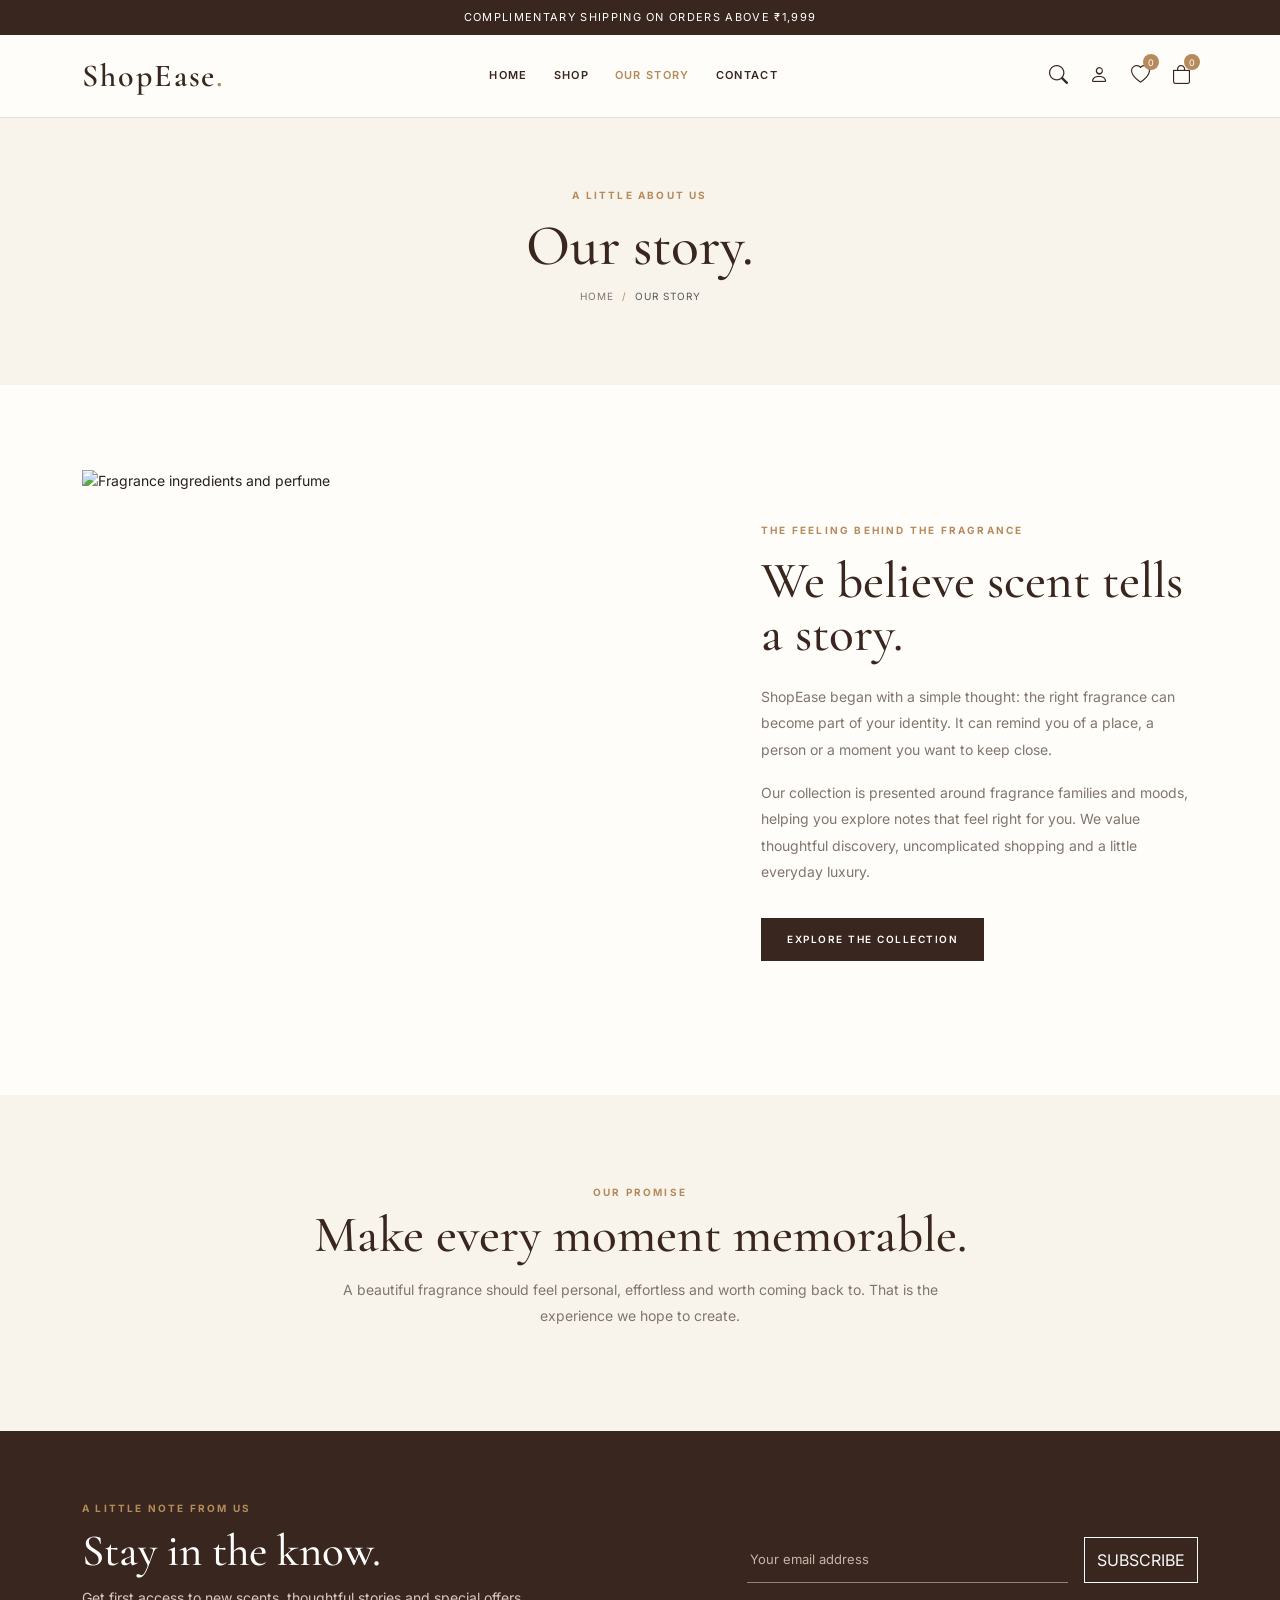
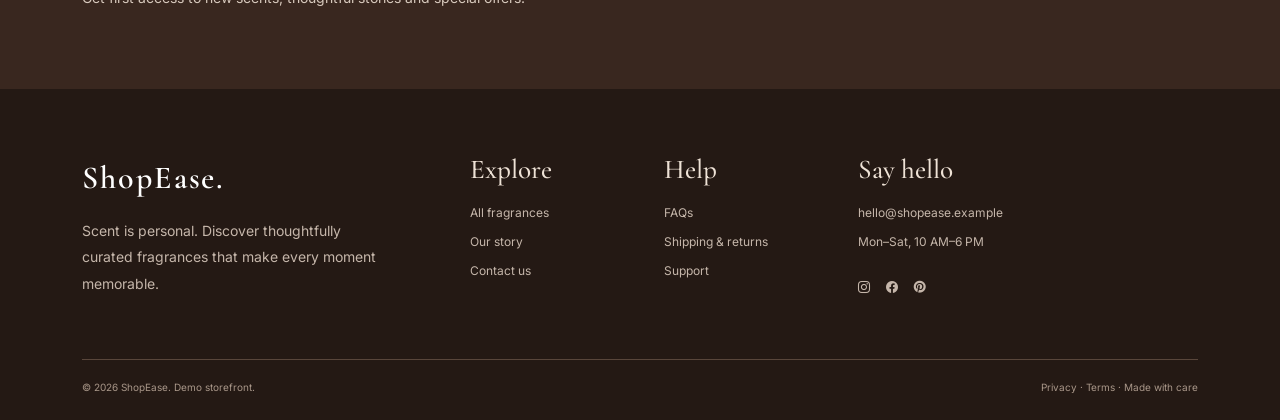
==== pages/about.html @ 24ab1067 "first-commit" ====
<!doctype html>
<html lang="en">

<head>
    <meta charset="utf-8">
    <meta name="viewport" content="width=device-width, initial-scale=1">
    <meta name="description" content="Discover elegant fragrances at ShopEase.">
    <title>Our Story | ShopEase</title>
    <link rel="preconnect" href="https://fonts.googleapis.com">
    <link
        href="https://fonts.googleapis.com/css2?family=Cormorant+Garamond:wght@400;500;600;700&family=Inter:wght@300;400;500;600;700&display=swap"
        rel="stylesheet">
    <link href="https://cdn.jsdelivr.net/npm/bootstrap@5.3.3/dist/css/bootstrap.min.css" rel="stylesheet">
    <link href="https://cdn.jsdelivr.net/npm/bootstrap-icons@1.11.3/font/bootstrap-icons.min.css" rel="stylesheet">
    <link href="../assets/css/style.css" rel="stylesheet">
</head>

<body>
    <div class="announcement">Complimentary shipping on orders above ₹1,999</div>
    <header class="site-header">
        <div class="container">
            <div class="header-main d-flex align-items-center justify-content-between">
                <button class="mobile-menu-btn d-lg-none" data-bs-toggle="offcanvas" data-bs-target="#mobileMenu"
                    aria-label="Open menu"><i class="bi bi-list"></i></button>
                <a class="brand-name" href="../index.html">ShopEase<span style="color:var(--gold)">.</span></a>
                <nav class="desktop-nav d-none d-lg-block">
                    <ul class="navbar-nav flex-row">
                        <li class="nav-item"><a class="nav-link " href="../index.html">Home</a></li>
                        <li class="nav-item"><a class="nav-link " href="../pages/shop.html">Shop</a></li>
                        <li class="nav-item"><a class="nav-link active" href="../pages/about.html">Our Story</a></li>
                        <li class="nav-item"><a class="nav-link " href="../pages/contact.html">Contact</a></li>
                    </ul>
                </nav>
                <div class="d-flex align-items-center gap-2"><button class="header-icon" data-search-toggle
                        aria-label="Search"><i class="bi bi-search"></i></button><a
                        class="header-icon d-none d-sm-inline-block" href="../pages/login.html" aria-label="Account"><i
                            class="bi bi-person"></i></a><a class="header-icon" href="../pages/wishlist.html"
                        aria-label="Wishlist"><i class="bi bi-heart"></i><span class="count-badge"
                            data-wish-count>0</span></a><a class="header-icon" href="../pages/cart.html"
                        aria-label="Cart"><i class="bi bi-bag"></i><span class="count-badge"
                            data-cart-count>0</span></a></div>
            </div>
        </div>
        <div class="search-panel" data-search-panel>
            <div class="container">
                <form action="../pages/shop.html" class="d-flex gap-2"><input class="form-control" name="q"
                        placeholder="Search your favourite fragrance..."><button class="btn btn-choco">Search</button>
                </form>
            </div>
        </div>
    </header>
    <div class="offcanvas offcanvas-start" tabindex="-1" id="mobileMenu">
        <div class="offcanvas-header"><span class="brand-name">ShopEase.</span><button class="btn-close"
                data-bs-dismiss="offcanvas"></button></div>
        <div class="offcanvas-body">
            <div class="list-group list-group-flush"><a class="list-group-item" href="../index.html">Home</a><a
                    class="list-group-item" href="../pages/shop.html">Shop</a><a class="list-group-item"
                    href="../pages/about.html">Our Story</a><a class="list-group-item"
                    href="../pages/contact.html">Contact</a><a class="list-group-item" href="../pages/login.html">My
                    Account</a><a class="list-group-item" href="../pages/cart.html">Shopping Bag</a></div>
        </div>
    </div>
    <main>
        <section class="page-hero">
            <div class="container"><span class="eyebrow">A little about us</span>
                <h1>Our story.</h1>
                <ol class="breadcrumb">
                    <li class="breadcrumb-item"><a href="../index.html">Home</a></li>
                    <li class="breadcrumb-item active">Our Story</li>
                </ol>
            </div>
        </section>
        <section class="section-pad">
            <div class="container">
                <div class="row align-items-center g-5">
                    <div class="col-lg-6"><img class="about-image"
                            src="https://images.unsplash.com/photo-1608571423902-eed4a5ad8108?auto=format&fit=crop&w=1100&q=85"
                            alt="Fragrance ingredients and perfume"></div>
                    <div class="col-lg-5 offset-lg-1"><span class="eyebrow">The feeling behind the fragrance</span>
                        <h2 class="section-title mt-3">We believe scent tells a story.</h2>
                        <p class="section-copy mt-4">ShopEase began with a simple thought: the right fragrance can
                            become part of your identity. It can remind you of a place, a person or a moment you want to
                            keep close.</p>
                        <p class="section-copy">Our collection is presented around fragrance families and moods, helping
                            you explore notes that feel right for you. We value thoughtful discovery, uncomplicated
                            shopping and a little everyday luxury.</p><a href="shop.html"
                            class="btn btn-choco mt-3">Explore the collection</a>
                    </div>
                </div>
            </div>
        </section>
        <section class="editorial section-pad">
            <div class="container text-center"><span class="eyebrow">Our promise</span>
                <h2 class="section-title mt-2">Make every moment memorable.</h2>
                <p class="section-copy mx-auto mt-3" style="max-width:650px">A beautiful fragrance should feel personal,
                    effortless and worth coming back to. That is the experience we hope to create.</p>
            </div>
        </section>
    </main>
    <section class="newsletter">
        <div class="container">
            <div class="row align-items-center g-4">
                <div class="col-lg-6"><span class="eyebrow">A little note from us</span>
                    <h2 class="serif mt-2">Stay in the know.</h2>
                    <p>Get first access to new scents, thoughtful stories and special offers.</p>
                </div>
                <div class="col-lg-5 offset-lg-1">
                    <form class="newsletter-form d-flex gap-3" data-newsletter><input type="email" class="form-control"
                            placeholder="Your email address" required><button
                            class="btn btn-outline-light rounded-0 text-uppercase" type="submit">Subscribe</button>
                    </form>
                </div>
            </div>
        </div>
    </section>
    <footer class="site-footer">
        <div class="container">
            <div class="row g-5">
                <div class="col-lg-4"><a class="brand-name text-white" href="../index.html">ShopEase.</a>
                    <p class="mt-3" style="color:#c5b6aa;line-height:1.9;max-width:300px">Scent is personal. Discover
                        thoughtfully curated fragrances that make every moment memorable.</p>
                </div>
                <div class="col-6 col-lg-2">
                    <h3 class="footer-title">Explore</h3><a class="footer-link" href="../pages/shop.html">All
                        fragrances</a><a class="footer-link" href="../pages/about.html">Our story</a><a
                        class="footer-link" href="../pages/contact.html">Contact us</a>
                </div>
                <div class="col-6 col-lg-2">
                    <h3 class="footer-title">Help</h3><a class="footer-link" href="../pages/faq.html">FAQs</a><a
                        class="footer-link" href="../pages/shipping.html">Shipping & returns</a><a class="footer-link"
                        href="../pages/contact.html">Support</a>
                </div>
                <div class="col-lg-3">
                    <h3 class="footer-title">Say hello</h3><a class="footer-link"
                        href="mailto:hello@shopease.example">hello@shopease.example</a><span
                        class="footer-link">Mon–Sat, 10 AM–6 PM</span>
                    <div class="d-flex gap-3 mt-3"><a class="footer-link" href="#"><i class="bi bi-instagram"></i></a><a
                            class="footer-link" href="#"><i class="bi bi-facebook"></i></a><a class="footer-link"
                            href="#"><i class="bi bi-pinterest"></i></a></div>
                </div>
            </div>
            <div class="footer-bottom d-flex flex-column flex-md-row justify-content-between gap-2"><span>© 2026
                    ShopEase. Demo storefront.</span><span>Privacy · Terms · Made with care</span></div>
        </div>
    </footer>
    <script src="https://cdn.jsdelivr.net/npm/bootstrap@5.3.3/dist/js/bootstrap.bundle.min.js"></script>
    <script src="../assets/js/main.js"></script>
</body>

</html>
---- assets/css/style.css ----
:root{--cream:#f8f4ec;--cream-2:#eee5d8;--paper:#fffdf9;--choco:#39271f;--brown:#684a3b;--tan:#c9a98b;--gold:#b58b5b;--ink:#29211d;--muted:#81756e;--line:#e7ddd1}
*{box-sizing:border-box}html{scroll-behavior:smooth}body{font-family:'Inter',sans-serif;background:var(--paper);color:var(--ink);font-size:14px}a{color:inherit;text-decoration:none}a:hover{color:var(--gold)}img{max-width:100%;display:block}button,.btn{transition:.25s ease}.serif,.brand-name,h1,h2,h3,h4{font-family:'Cormorant Garamond',serif}.brand-name{font-size:2rem;font-weight:600;letter-spacing:.06em;color:var(--choco)}.announcement{background:var(--choco);color:#fff;text-align:center;padding:9px 12px;font-size:11px;letter-spacing:.12em;text-transform:uppercase}.site-header{background:rgba(255,253,249,.97);border-bottom:1px solid var(--line);position:sticky;top:0;z-index:1000}.header-main{min-height:82px}.nav-link{font-size:11px;text-transform:uppercase;letter-spacing:.12em;font-weight:600;color:var(--choco)!important;padding:12px 13px!important}.nav-link:hover,.nav-link.active{color:var(--gold)!important}.header-icon{border:0;background:transparent;color:var(--choco);font-size:19px;padding:7px;position:relative}.count-badge{position:absolute;top:0;right:-2px;background:var(--gold);color:white;border-radius:50%;font-size:9px;width:16px;height:16px;display:grid;place-items:center}.btn-choco{background:var(--choco);color:#fff;border:1px solid var(--choco);border-radius:0;padding:13px 25px;text-transform:uppercase;font-size:10px;letter-spacing:.15em;font-weight:600}.btn-choco:hover{background:var(--gold);border-color:var(--gold);color:#fff}.btn-outline-choco{border:1px solid var(--choco);color:var(--choco);border-radius:0;padding:12px 23px;text-transform:uppercase;font-size:10px;letter-spacing:.13em;font-weight:600}.btn-outline-choco:hover{background:var(--choco);color:white}.eyebrow{font-size:10px;text-transform:uppercase;letter-spacing:.22em;color:var(--gold);font-weight:700}.section-title{font-size:clamp(2.2rem,4vw,3.4rem);line-height:1.02;color:var(--choco);font-weight:500}.section-copy{color:var(--muted);line-height:1.9}.hero{background:var(--cream);min-height:570px;display:flex;align-items:center;overflow:hidden}.hero-copy{padding:70px 0}.hero h1{font-size:clamp(3.4rem,6.5vw,6rem);line-height:.9;font-weight:500;color:var(--choco);margin:20px 0}.hero p{max-width:430px;color:var(--muted);line-height:1.9}.hero-image{height:570px;object-fit:cover;width:100%;object-position:center}.trust-strip{background:#f1e9de;padding:23px 0}.trust-item{font-size:10px;text-transform:uppercase;letter-spacing:.12em;color:var(--brown);display:flex;align-items:center;gap:10px;justify-content:center}.trust-item i{font-size:19px;color:var(--gold)}.section-pad{padding:85px 0}.category-card{position:relative;overflow:hidden;background:var(--cream);height:380px}.category-card img{width:100%;height:100%;object-fit:cover;transition:transform .6s}.category-card:hover img{transform:scale(1.05)}.category-overlay{position:absolute;inset:auto 0 0;padding:45px 25px 25px;background:linear-gradient(transparent,rgba(28,18,13,.68));color:white}.category-overlay h3{font-size:2.2rem;margin:0}.category-overlay a{font-size:10px;letter-spacing:.15em;text-transform:uppercase;border-bottom:1px solid #fff;padding-bottom:5px}.product-card{height:100%;position:relative}.product-image-wrap{position:relative;background:var(--cream);overflow:hidden;aspect-ratio:4/4.7}.product-image-wrap img{width:100%;height:100%;object-fit:cover;transition:transform .5s}.product-card:hover .product-image-wrap img{transform:scale(1.04)}.product-tag{position:absolute;top:13px;left:13px;background:#fffdf9;padding:7px 10px;font-size:9px;text-transform:uppercase;letter-spacing:.1em}.product-actions{position:absolute;right:12px;top:12px;display:grid;gap:8px}.product-actions button{border:0;background:#fffdf9;width:34px;height:34px;border-radius:50%;color:var(--choco)}.product-info{padding:17px 2px}.product-info h3{font-family:'Inter',sans-serif;font-size:13px;font-weight:600;margin:0 0 7px}.product-info p{color:var(--muted);font-size:11px;margin-bottom:8px}.price{font-weight:600;color:var(--choco)}.old-price{color:#a69a91;text-decoration:line-through;font-size:11px;margin-left:7px}.stars{color:var(--gold);font-size:10px;letter-spacing:2px}.editorial{background:var(--cream);overflow:hidden}.editorial-img{width:100%;height:520px;object-fit:cover}.note-card{background:#f2e9de;padding:35px 25px;text-align:center;height:100%}.note-card i{font-size:28px;color:var(--gold)}.note-card h3{font-size:1.8rem;margin:15px 0 8px}.newsletter{background:var(--choco);color:white;padding:65px 0}.newsletter h2{font-size:2.8rem}.newsletter p{color:#d7c9bd}.newsletter-form .form-control{border-radius:0;background:transparent;border:0;border-bottom:1px solid #9a8172;color:white;padding:13px 3px}.newsletter-form .form-control::placeholder{color:#c6b5a8}.site-footer{background:#241914;color:#eee2d6;padding:65px 0 25px}.footer-title{font-family:'Cormorant Garamond',serif;font-size:1.7rem;margin-bottom:18px}.footer-link{display:block;color:#c5b6aa;font-size:12px;margin:11px 0}.footer-link:hover{color:white}.footer-bottom{border-top:1px solid #59463b;margin-top:45px;padding-top:20px;color:#a99789;font-size:10px}.page-hero{background:var(--cream);padding:65px 0;text-align:center}.page-hero h1{font-size:3.6rem;color:var(--choco);margin:8px 0}.breadcrumb{justify-content:center;font-size:10px;text-transform:uppercase;letter-spacing:.1em;color:var(--muted)}.breadcrumb-item+.breadcrumb-item::before{color:var(--gold)}.form-control,.form-select{border-radius:0;border:1px solid var(--line);padding:13px;font-size:13px}.form-control:focus,.form-select:focus{border-color:var(--gold);box-shadow:0 0 0 .15rem rgba(181,139,91,.12)}.form-label{font-size:11px;text-transform:uppercase;letter-spacing:.1em;font-weight:600;color:var(--brown)}.content-card{background:#fff;border:1px solid var(--line);padding:28px}.filter-box{border:1px solid var(--line);padding:22px;margin-bottom:22px}.filter-box h3{font-family:'Inter',sans-serif;font-size:12px;text-transform:uppercase;letter-spacing:.12em;font-weight:700}.filter-check{display:block;color:var(--muted);font-size:12px;margin:12px 0}.product-detail-img{background:var(--cream);width:100%;height:560px;object-fit:cover}.quantity-control{display:flex;align-items:center;border:1px solid var(--line);width:max-content}.quantity-control button{border:0;background:transparent;padding:9px 14px}.quantity-control input{width:40px;text-align:center;border:0}.cart-table img{width:78px;height:90px;object-fit:cover;background:var(--cream)}.summary-row{display:flex;justify-content:space-between;padding:12px 0;border-bottom:1px solid var(--line);font-size:12px}.summary-row.total{font-weight:700;font-size:15px;color:var(--choco)}.auth-wrap{min-height:70vh;background:var(--cream);display:grid;place-items:center;padding:55px 15px}.auth-card{background:#fff;padding:45px;width:min(100%,480px);border:1px solid var(--line)}.about-image{height:540px;object-fit:cover;width:100%}.faq-item{border-bottom:1px solid var(--line);padding:18px 0}.faq-item summary{font-family:'Cormorant Garamond',serif;font-size:1.5rem;color:var(--choco);cursor:pointer}.faq-item p{color:var(--muted);line-height:1.8;padding-top:12px}.empty-state{text-align:center;padding:70px 20px;background:var(--cream)}.empty-state i{font-size:45px;color:var(--gold)}.mobile-menu-btn{border:0;background:none;font-size:23px;color:var(--choco)}.search-panel{display:none;background:#fff;padding:15px;border-top:1px solid var(--line)}.search-panel.show{display:block}
@media(max-width:991px){.hero{min-height:auto}.hero-image{height:430px}.hero-copy{padding:55px 20px}.header-main{min-height:70px}.desktop-nav{display:none}.section-pad{padding:65px 0}.editorial-img{height:420px}}
@media(max-width:575px){.hero-image{height:330px}.hero h1{font-size:3.5rem}.category-card{height:300px}.section-pad{padding:55px 0}.page-hero h1{font-size:2.8rem}.auth-card{padding:28px 22px}.product-detail-img{height:390px}.trust-item{justify-content:flex-start;padding:8px 20px}.brand-name{font-size:1.7rem}}
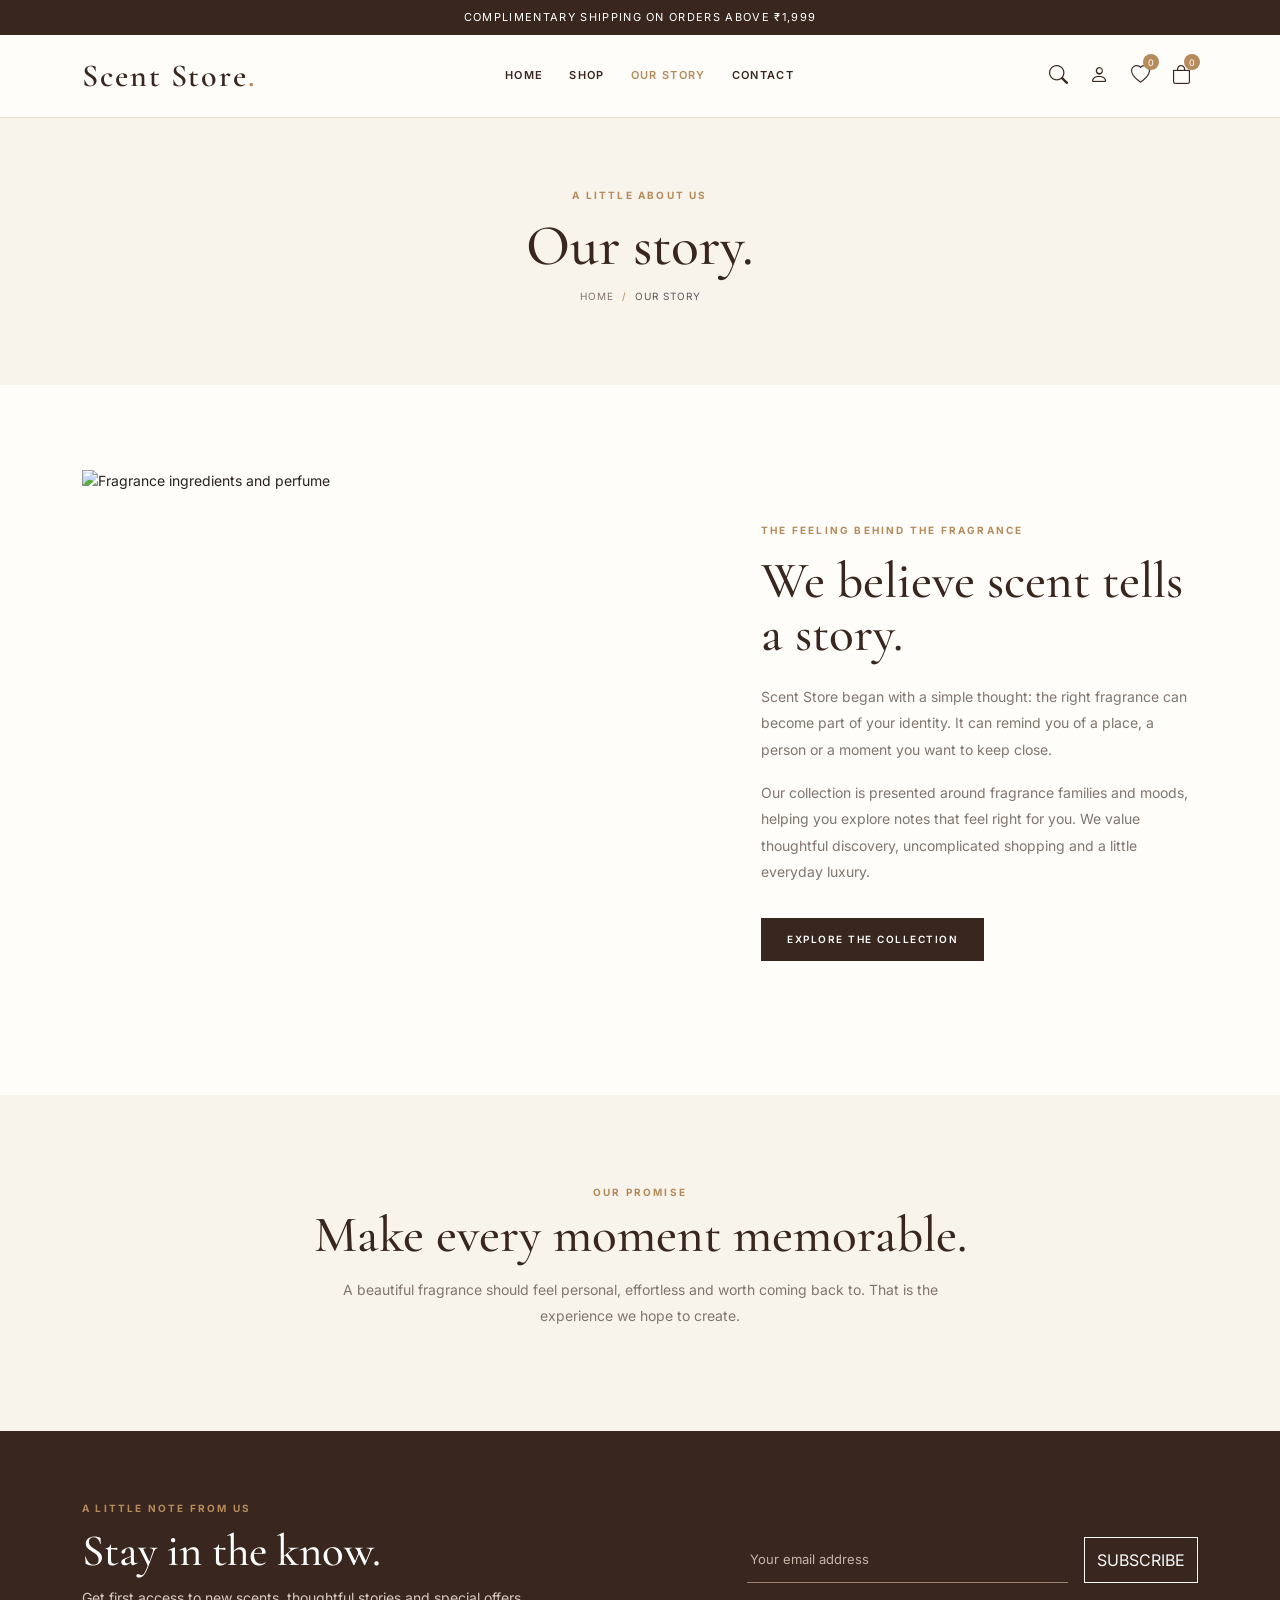
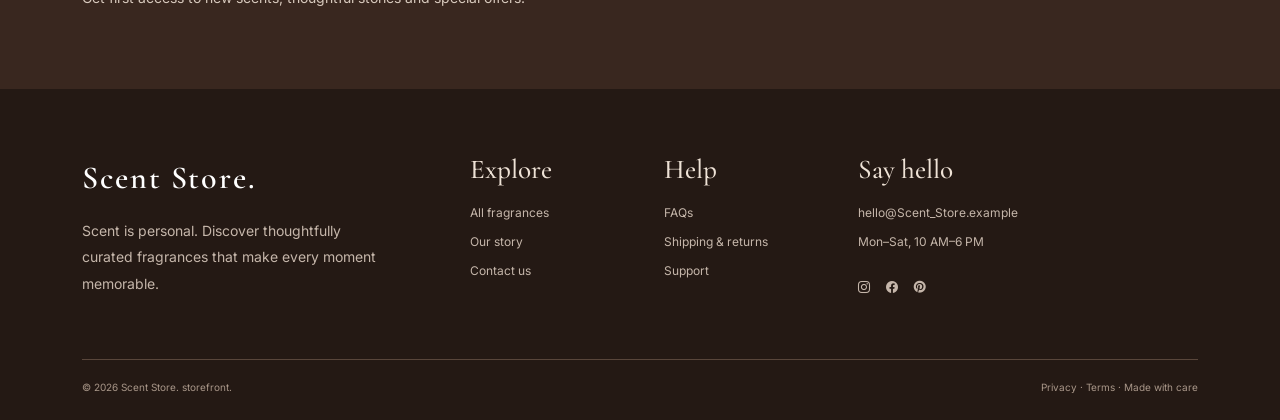
==== commit fcd04d0b: "title-change" ====
--- a/pages/about.html
+++ b/pages/about.html
@@ -4,8 +4,8 @@
 <head>
     <meta charset="utf-8">
     <meta name="viewport" content="width=device-width, initial-scale=1">
-    <meta name="description" content="Discover elegant fragrances at ShopEase.">
-    <title>Our Story | ShopEase</title>
+    <meta name="description" content="Discover elegant fragrances at Scent Store.">
+    <title>Our Story | Scent Store</title>
     <link rel="preconnect" href="https://fonts.googleapis.com">
     <link
         href="https://fonts.googleapis.com/css2?family=Cormorant+Garamond:wght@400;500;600;700&family=Inter:wght@300;400;500;600;700&display=swap"
@@ -22,7 +22,7 @@
             <div class="header-main d-flex align-items-center justify-content-between">
                 <button class="mobile-menu-btn d-lg-none" data-bs-toggle="offcanvas" data-bs-target="#mobileMenu"
                     aria-label="Open menu"><i class="bi bi-list"></i></button>
-                <a class="brand-name" href="../index.html">ShopEase<span style="color:var(--gold)">.</span></a>
+                <a class="brand-name" href="../index.html">Scent Store<span style="color:var(--gold)">.</span></a>
                 <nav class="desktop-nav d-none d-lg-block">
                     <ul class="navbar-nav flex-row">
                         <li class="nav-item"><a class="nav-link " href="../index.html">Home</a></li>
@@ -50,7 +50,7 @@
         </div>
     </header>
     <div class="offcanvas offcanvas-start" tabindex="-1" id="mobileMenu">
-        <div class="offcanvas-header"><span class="brand-name">ShopEase.</span><button class="btn-close"
+        <div class="offcanvas-header"><span class="brand-name">Scent Store.</span><button class="btn-close"
                 data-bs-dismiss="offcanvas"></button></div>
         <div class="offcanvas-body">
             <div class="list-group list-group-flush"><a class="list-group-item" href="../index.html">Home</a><a
@@ -78,7 +78,7 @@
                             alt="Fragrance ingredients and perfume"></div>
                     <div class="col-lg-5 offset-lg-1"><span class="eyebrow">The feeling behind the fragrance</span>
                         <h2 class="section-title mt-3">We believe scent tells a story.</h2>
-                        <p class="section-copy mt-4">ShopEase began with a simple thought: the right fragrance can
+                        <p class="section-copy mt-4">Scent Store began with a simple thought: the right fragrance can
                             become part of your identity. It can remind you of a place, a person or a moment you want to
                             keep close.</p>
                         <p class="section-copy">Our collection is presented around fragrance families and moods, helping
@@ -116,7 +116,7 @@
     <footer class="site-footer">
         <div class="container">
             <div class="row g-5">
-                <div class="col-lg-4"><a class="brand-name text-white" href="../index.html">ShopEase.</a>
+                <div class="col-lg-4"><a class="brand-name text-white" href="../index.html">Scent Store.</a>
                     <p class="mt-3" style="color:#c5b6aa;line-height:1.9;max-width:300px">Scent is personal. Discover
                         thoughtfully curated fragrances that make every moment memorable.</p>
                 </div>
@@ -132,7 +132,7 @@
                 </div>
                 <div class="col-lg-3">
                     <h3 class="footer-title">Say hello</h3><a class="footer-link"
-                        href="mailto:hello@shopease.example">hello@shopease.example</a><span
+                        href="mailto:hello@ Scent_Store.example">hello@Scent_Store.example</a><span
                         class="footer-link">Mon–Sat, 10 AM–6 PM</span>
                     <div class="d-flex gap-3 mt-3"><a class="footer-link" href="#"><i class="bi bi-instagram"></i></a><a
                             class="footer-link" href="#"><i class="bi bi-facebook"></i></a><a class="footer-link"
@@ -140,7 +140,7 @@
                 </div>
             </div>
             <div class="footer-bottom d-flex flex-column flex-md-row justify-content-between gap-2"><span>© 2026
-                    ShopEase. Demo storefront.</span><span>Privacy · Terms · Made with care</span></div>
+                    Scent Store. storefront.</span><span>Privacy · Terms · Made with care</span></div>
         </div>
     </footer>
     <script src="https://cdn.jsdelivr.net/npm/bootstrap@5.3.3/dist/js/bootstrap.bundle.min.js"></script>
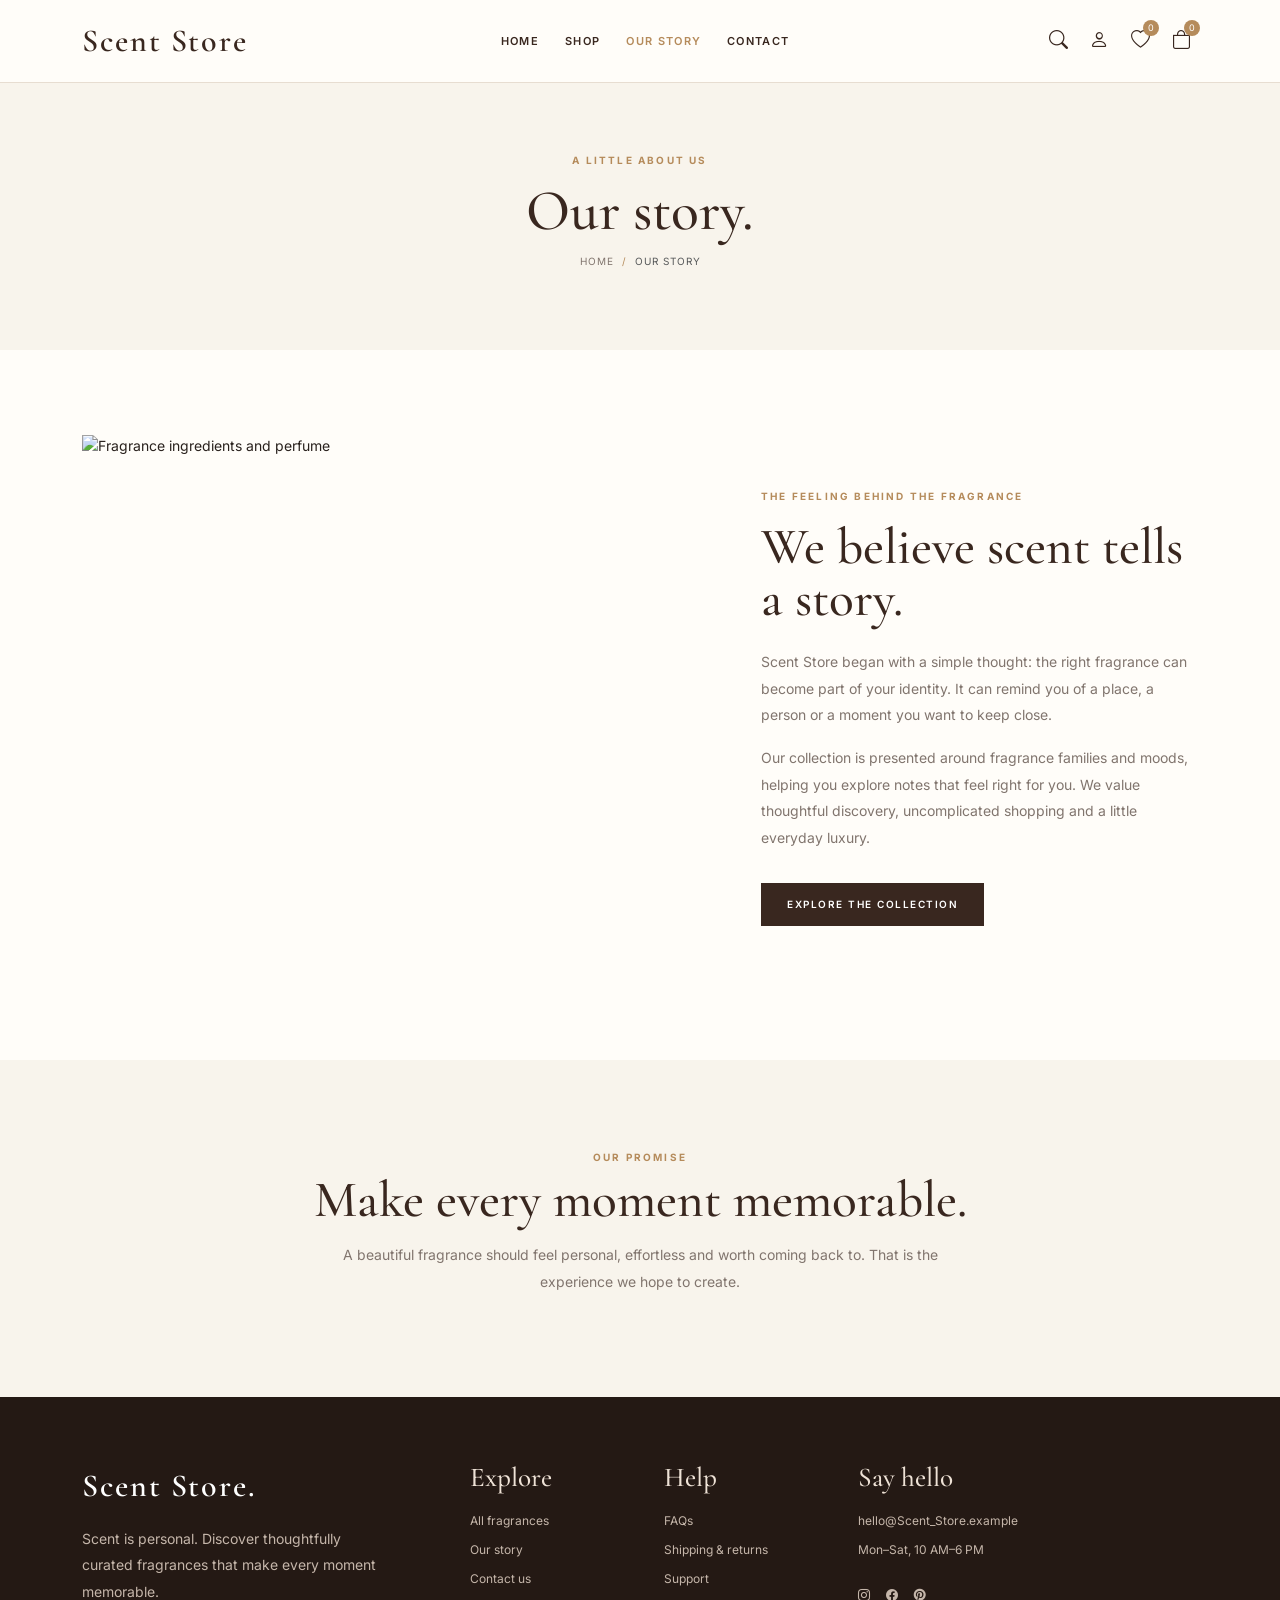
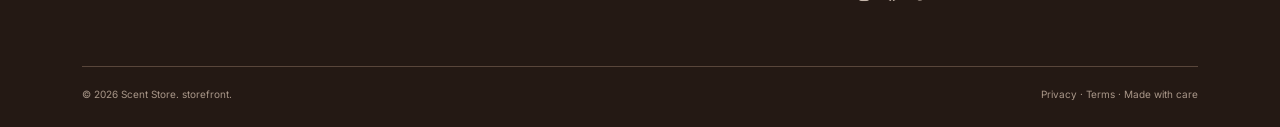
==== commit 1b26dc41: "changes-end" ====
--- a/pages/about.html
+++ b/pages/about.html
@@ -16,13 +16,13 @@
 </head>
 
 <body>
-    <div class="announcement">Complimentary shipping on orders above ₹1,999</div>
+    <!-- <div class="announcement">Complimentary shipping on orders above ₹1,999</div> -->
     <header class="site-header">
         <div class="container">
             <div class="header-main d-flex align-items-center justify-content-between">
                 <button class="mobile-menu-btn d-lg-none" data-bs-toggle="offcanvas" data-bs-target="#mobileMenu"
                     aria-label="Open menu"><i class="bi bi-list"></i></button>
-                <a class="brand-name" href="../index.html">Scent Store<span style="color:var(--gold)">.</span></a>
+                <a class="brand-name" href="../index.html">Scent Store</a>
                 <nav class="desktop-nav d-none d-lg-block">
                     <ul class="navbar-nav flex-row">
                         <li class="nav-item"><a class="nav-link " href="../index.html">Home</a></li>
@@ -97,7 +97,7 @@
             </div>
         </section>
     </main>
-    <section class="newsletter">
+    <!-- <section class="newsletter">
         <div class="container">
             <div class="row align-items-center g-4">
                 <div class="col-lg-6"><span class="eyebrow">A little note from us</span>
@@ -112,7 +112,7 @@
                 </div>
             </div>
         </div>
-    </section>
+    </section> -->
     <footer class="site-footer">
         <div class="container">
             <div class="row g-5">
--- a/assets/css/style.css
+++ b/assets/css/style.css
@@ -1,4 +1,692 @@
-:root{--cream:#f8f4ec;--cream-2:#eee5d8;--paper:#fffdf9;--choco:#39271f;--brown:#684a3b;--tan:#c9a98b;--gold:#b58b5b;--ink:#29211d;--muted:#81756e;--line:#e7ddd1}
-*{box-sizing:border-box}html{scroll-behavior:smooth}body{font-family:'Inter',sans-serif;background:var(--paper);color:var(--ink);font-size:14px}a{color:inherit;text-decoration:none}a:hover{color:var(--gold)}img{max-width:100%;display:block}button,.btn{transition:.25s ease}.serif,.brand-name,h1,h2,h3,h4{font-family:'Cormorant Garamond',serif}.brand-name{font-size:2rem;font-weight:600;letter-spacing:.06em;color:var(--choco)}.announcement{background:var(--choco);color:#fff;text-align:center;padding:9px 12px;font-size:11px;letter-spacing:.12em;text-transform:uppercase}.site-header{background:rgba(255,253,249,.97);border-bottom:1px solid var(--line);position:sticky;top:0;z-index:1000}.header-main{min-height:82px}.nav-link{font-size:11px;text-transform:uppercase;letter-spacing:.12em;font-weight:600;color:var(--choco)!important;padding:12px 13px!important}.nav-link:hover,.nav-link.active{color:var(--gold)!important}.header-icon{border:0;background:transparent;color:var(--choco);font-size:19px;padding:7px;position:relative}.count-badge{position:absolute;top:0;right:-2px;background:var(--gold);color:white;border-radius:50%;font-size:9px;width:16px;height:16px;display:grid;place-items:center}.btn-choco{background:var(--choco);color:#fff;border:1px solid var(--choco);border-radius:0;padding:13px 25px;text-transform:uppercase;font-size:10px;letter-spacing:.15em;font-weight:600}.btn-choco:hover{background:var(--gold);border-color:var(--gold);color:#fff}.btn-outline-choco{border:1px solid var(--choco);color:var(--choco);border-radius:0;padding:12px 23px;text-transform:uppercase;font-size:10px;letter-spacing:.13em;font-weight:600}.btn-outline-choco:hover{background:var(--choco);color:white}.eyebrow{font-size:10px;text-transform:uppercase;letter-spacing:.22em;color:var(--gold);font-weight:700}.section-title{font-size:clamp(2.2rem,4vw,3.4rem);line-height:1.02;color:var(--choco);font-weight:500}.section-copy{color:var(--muted);line-height:1.9}.hero{background:var(--cream);min-height:570px;display:flex;align-items:center;overflow:hidden}.hero-copy{padding:70px 0}.hero h1{font-size:clamp(3.4rem,6.5vw,6rem);line-height:.9;font-weight:500;color:var(--choco);margin:20px 0}.hero p{max-width:430px;color:var(--muted);line-height:1.9}.hero-image{height:570px;object-fit:cover;width:100%;object-position:center}.trust-strip{background:#f1e9de;padding:23px 0}.trust-item{font-size:10px;text-transform:uppercase;letter-spacing:.12em;color:var(--brown);display:flex;align-items:center;gap:10px;justify-content:center}.trust-item i{font-size:19px;color:var(--gold)}.section-pad{padding:85px 0}.category-card{position:relative;overflow:hidden;background:var(--cream);height:380px}.category-card img{width:100%;height:100%;object-fit:cover;transition:transform .6s}.category-card:hover img{transform:scale(1.05)}.category-overlay{position:absolute;inset:auto 0 0;padding:45px 25px 25px;background:linear-gradient(transparent,rgba(28,18,13,.68));color:white}.category-overlay h3{font-size:2.2rem;margin:0}.category-overlay a{font-size:10px;letter-spacing:.15em;text-transform:uppercase;border-bottom:1px solid #fff;padding-bottom:5px}.product-card{height:100%;position:relative}.product-image-wrap{position:relative;background:var(--cream);overflow:hidden;aspect-ratio:4/4.7}.product-image-wrap img{width:100%;height:100%;object-fit:cover;transition:transform .5s}.product-card:hover .product-image-wrap img{transform:scale(1.04)}.product-tag{position:absolute;top:13px;left:13px;background:#fffdf9;padding:7px 10px;font-size:9px;text-transform:uppercase;letter-spacing:.1em}.product-actions{position:absolute;right:12px;top:12px;display:grid;gap:8px}.product-actions button{border:0;background:#fffdf9;width:34px;height:34px;border-radius:50%;color:var(--choco)}.product-info{padding:17px 2px}.product-info h3{font-family:'Inter',sans-serif;font-size:13px;font-weight:600;margin:0 0 7px}.product-info p{color:var(--muted);font-size:11px;margin-bottom:8px}.price{font-weight:600;color:var(--choco)}.old-price{color:#a69a91;text-decoration:line-through;font-size:11px;margin-left:7px}.stars{color:var(--gold);font-size:10px;letter-spacing:2px}.editorial{background:var(--cream);overflow:hidden}.editorial-img{width:100%;height:520px;object-fit:cover}.note-card{background:#f2e9de;padding:35px 25px;text-align:center;height:100%}.note-card i{font-size:28px;color:var(--gold)}.note-card h3{font-size:1.8rem;margin:15px 0 8px}.newsletter{background:var(--choco);color:white;padding:65px 0}.newsletter h2{font-size:2.8rem}.newsletter p{color:#d7c9bd}.newsletter-form .form-control{border-radius:0;background:transparent;border:0;border-bottom:1px solid #9a8172;color:white;padding:13px 3px}.newsletter-form .form-control::placeholder{color:#c6b5a8}.site-footer{background:#241914;color:#eee2d6;padding:65px 0 25px}.footer-title{font-family:'Cormorant Garamond',serif;font-size:1.7rem;margin-bottom:18px}.footer-link{display:block;color:#c5b6aa;font-size:12px;margin:11px 0}.footer-link:hover{color:white}.footer-bottom{border-top:1px solid #59463b;margin-top:45px;padding-top:20px;color:#a99789;font-size:10px}.page-hero{background:var(--cream);padding:65px 0;text-align:center}.page-hero h1{font-size:3.6rem;color:var(--choco);margin:8px 0}.breadcrumb{justify-content:center;font-size:10px;text-transform:uppercase;letter-spacing:.1em;color:var(--muted)}.breadcrumb-item+.breadcrumb-item::before{color:var(--gold)}.form-control,.form-select{border-radius:0;border:1px solid var(--line);padding:13px;font-size:13px}.form-control:focus,.form-select:focus{border-color:var(--gold);box-shadow:0 0 0 .15rem rgba(181,139,91,.12)}.form-label{font-size:11px;text-transform:uppercase;letter-spacing:.1em;font-weight:600;color:var(--brown)}.content-card{background:#fff;border:1px solid var(--line);padding:28px}.filter-box{border:1px solid var(--line);padding:22px;margin-bottom:22px}.filter-box h3{font-family:'Inter',sans-serif;font-size:12px;text-transform:uppercase;letter-spacing:.12em;font-weight:700}.filter-check{display:block;color:var(--muted);font-size:12px;margin:12px 0}.product-detail-img{background:var(--cream);width:100%;height:560px;object-fit:cover}.quantity-control{display:flex;align-items:center;border:1px solid var(--line);width:max-content}.quantity-control button{border:0;background:transparent;padding:9px 14px}.quantity-control input{width:40px;text-align:center;border:0}.cart-table img{width:78px;height:90px;object-fit:cover;background:var(--cream)}.summary-row{display:flex;justify-content:space-between;padding:12px 0;border-bottom:1px solid var(--line);font-size:12px}.summary-row.total{font-weight:700;font-size:15px;color:var(--choco)}.auth-wrap{min-height:70vh;background:var(--cream);display:grid;place-items:center;padding:55px 15px}.auth-card{background:#fff;padding:45px;width:min(100%,480px);border:1px solid var(--line)}.about-image{height:540px;object-fit:cover;width:100%}.faq-item{border-bottom:1px solid var(--line);padding:18px 0}.faq-item summary{font-family:'Cormorant Garamond',serif;font-size:1.5rem;color:var(--choco);cursor:pointer}.faq-item p{color:var(--muted);line-height:1.8;padding-top:12px}.empty-state{text-align:center;padding:70px 20px;background:var(--cream)}.empty-state i{font-size:45px;color:var(--gold)}.mobile-menu-btn{border:0;background:none;font-size:23px;color:var(--choco)}.search-panel{display:none;background:#fff;padding:15px;border-top:1px solid var(--line)}.search-panel.show{display:block}
-@media(max-width:991px){.hero{min-height:auto}.hero-image{height:430px}.hero-copy{padding:55px 20px}.header-main{min-height:70px}.desktop-nav{display:none}.section-pad{padding:65px 0}.editorial-img{height:420px}}
-@media(max-width:575px){.hero-image{height:330px}.hero h1{font-size:3.5rem}.category-card{height:300px}.section-pad{padding:55px 0}.page-hero h1{font-size:2.8rem}.auth-card{padding:28px 22px}.product-detail-img{height:390px}.trust-item{justify-content:flex-start;padding:8px 20px}.brand-name{font-size:1.7rem}}
+:root {
+    --cream: #f8f4ec;
+    --cream-2: #eee5d8;
+    --paper: #fffdf9;
+    --choco: #39271f;
+    --brown: #684a3b;
+    --tan: #c9a98b;
+    --gold: #b58b5b;
+    --ink: #29211d;
+    --muted: #81756e;
+    --line: #e7ddd1
+}
+
+* {
+    box-sizing: border-box
+}
+
+html {
+    scroll-behavior: smooth
+}
+
+body {
+    font-family: 'Inter', sans-serif;
+    background: var(--paper);
+    color: var(--ink);
+    font-size: 14px
+}
+
+a {
+    color: inherit;
+    text-decoration: none
+}
+
+a:hover {
+    color: var(--gold)
+}
+
+img {
+    max-width: 100%;
+    display: block
+}
+
+button, .btn {
+    transition: .25s ease
+}
+
+.serif, .brand-name, h1, h2, h3, h4 {
+    font-family: 'Cormorant Garamond', serif
+}
+
+.brand-name {
+    font-size: 2rem;
+    font-weight: 600;
+    letter-spacing: .06em;
+    color: var(--choco)
+}
+
+.announcement {
+    background: var(--choco);
+    color: #fff;
+    text-align: center;
+    padding: 9px 12px;
+    font-size: 11px;
+    letter-spacing: .12em;
+    text-transform: uppercase
+}
+
+.site-header {
+    background: rgba(255, 253, 249, .97);
+    border-bottom: 1px solid var(--line);
+    position: sticky;
+    top: 0;
+    z-index: 1000
+}
+
+.header-main {
+    min-height: 82px
+}
+
+.nav-link {
+    font-size: 11px;
+    text-transform: uppercase;
+    letter-spacing: .12em;
+    font-weight: 600;
+    color: var(--choco) !important;
+    padding: 12px 13px !important
+}
+
+.nav-link:hover, .nav-link.active {
+    color: var(--gold) !important
+}
+
+.header-icon {
+    border: 0;
+    background: transparent;
+    color: var(--choco);
+    font-size: 19px;
+    padding: 7px;
+    position: relative
+}
+
+.count-badge {
+    position: absolute;
+    top: 0;
+    right: -2px;
+    background: var(--gold);
+    color: white;
+    border-radius: 50%;
+    font-size: 9px;
+    width: 16px;
+    height: 16px;
+    display: grid;
+    place-items: center
+}
+
+.btn-choco {
+    background: var(--choco);
+    color: #fff;
+    border: 1px solid var(--choco);
+    border-radius: 0;
+    padding: 13px 25px;
+    text-transform: uppercase;
+    font-size: 10px;
+    letter-spacing: .15em;
+    font-weight: 600
+}
+
+.btn-choco:hover {
+    background: var(--gold);
+    border-color: var(--gold);
+    color: #fff
+}
+
+.btn-outline-choco {
+    border: 1px solid var(--choco);
+    color: var(--choco);
+    border-radius: 0;
+    padding: 12px 23px;
+    text-transform: uppercase;
+    font-size: 10px;
+    letter-spacing: .13em;
+    font-weight: 600
+}
+
+.btn-outline-choco:hover {
+    background: var(--choco);
+    color: white
+}
+
+.eyebrow {
+    font-size: 10px;
+    text-transform: uppercase;
+    letter-spacing: .22em;
+    color: var(--gold);
+    font-weight: 700
+}
+
+.section-title {
+    font-size: clamp(2.2rem, 4vw, 3.4rem);
+    line-height: 1.02;
+    color: var(--choco);
+    font-weight: 500
+}
+
+.section-copy {
+    color: var(--muted);
+    line-height: 1.9
+}
+
+.hero {
+    background: var(--cream);
+    min-height: 570px;
+    display: flex;
+    align-items: center;
+    overflow: hidden
+}
+
+.hero-copy {
+    padding: 70px 0
+}
+
+.hero h1 {
+    font-size: clamp(3.4rem, 6.5vw, 6rem);
+    line-height: .9;
+    font-weight: 500;
+    color: var(--choco);
+    margin: 20px 0
+}
+
+.hero p {
+    max-width: 430px;
+    color: var(--muted);
+    line-height: 1.9
+}
+
+.hero-image {
+    height: 570px;
+    object-fit: cover;
+    width: 100%;
+    object-position: center
+}
+
+.trust-strip {
+    background: #f1e9de;
+    padding: 23px 0
+}
+
+.trust-item {
+    font-size: 10px;
+    text-transform: uppercase;
+    letter-spacing: .12em;
+    color: var(--brown);
+    display: flex;
+    align-items: center;
+    gap: 10px;
+    justify-content: center
+}
+
+.trust-item i {
+    font-size: 19px;
+    color: var(--gold)
+}
+
+.section-pad {
+    padding: 85px 0
+}
+
+.category-card {
+    position: relative;
+    overflow: hidden;
+    background: var(--cream);
+    height: 380px
+}
+
+.category-card img {
+    width: 100%;
+    height: 100%;
+    object-fit: cover;
+    transition: transform .6s
+}
+
+.category-card:hover img {
+    transform: scale(1.05)
+}
+
+.category-overlay {
+    position: absolute;
+    inset: auto 0 0;
+    padding: 45px 25px 25px;
+    background: linear-gradient(transparent, rgba(28, 18, 13, .68));
+    color: white
+}
+
+.category-overlay h3 {
+    font-size: 2.2rem;
+    margin: 0
+}
+
+.category-overlay a {
+    font-size: 10px;
+    letter-spacing: .15em;
+    text-transform: uppercase;
+    border-bottom: 1px solid #fff;
+    padding-bottom: 5px
+}
+
+.product-card {
+    height: 100%;
+    position: relative
+}
+
+.product-image-wrap {
+    position: relative;
+    background: var(--cream);
+    overflow: hidden;
+    aspect-ratio: 4/4.7
+}
+
+.product-image-wrap img {
+    width: 100%;
+    height: 100%;
+    object-fit: cover;
+    transition: transform .5s
+}
+
+.product-card:hover .product-image-wrap img {
+    transform: scale(1.04)
+}
+
+.product-tag {
+    position: absolute;
+    top: 13px;
+    left: 13px;
+    background: #fffdf9;
+    padding: 7px 10px;
+    font-size: 9px;
+    text-transform: uppercase;
+    letter-spacing: .1em
+}
+
+.product-actions {
+    position: absolute;
+    right: 12px;
+    top: 12px;
+    display: grid;
+    gap: 8px
+}
+
+.product-actions button {
+    border: 0;
+    background: #fffdf9;
+    width: 34px;
+    height: 34px;
+    border-radius: 50%;
+    color: var(--choco)
+}
+
+.product-info {
+    padding: 17px 2px
+}
+
+.product-info h3 {
+    font-family: 'Inter', sans-serif;
+    font-size: 13px;
+    font-weight: 600;
+    margin: 0 0 7px
+}
+
+.product-info p {
+    color: var(--muted);
+    font-size: 11px;
+    margin-bottom: 8px
+}
+
+.price {
+    font-weight: 600;
+    color: var(--choco)
+}
+
+.old-price {
+    color: #a69a91;
+    text-decoration: line-through;
+    font-size: 11px;
+    margin-left: 7px
+}
+
+.stars {
+    color: var(--gold);
+    font-size: 10px;
+    letter-spacing: 2px
+}
+
+.editorial {
+    background: var(--cream);
+    overflow: hidden
+}
+
+.editorial-img {
+    width: 100%;
+    height: 520px;
+    object-fit: cover
+}
+
+.note-card {
+    background: #f2e9de;
+    padding: 35px 25px;
+    text-align: center;
+    height: 100%
+}
+
+.note-card i {
+    font-size: 28px;
+    color: var(--gold)
+}
+
+.note-card h3 {
+    font-size: 1.8rem;
+    margin: 15px 0 8px
+}
+
+.newsletter {
+    background: var(--choco);
+    color: white;
+    padding: 65px 0
+}
+
+.newsletter h2 {
+    font-size: 2.8rem
+}
+
+.newsletter p {
+    color: #d7c9bd
+}
+
+.newsletter-form .form-control {
+    border-radius: 0;
+    background: transparent;
+    border: 0;
+    border-bottom: 1px solid #9a8172;
+    color: white;
+    padding: 13px 3px
+}
+
+.newsletter-form .form-control::placeholder {
+    color: #c6b5a8
+}
+
+.site-footer {
+    background: #241914;
+    color: #eee2d6;
+    padding: 65px 0 25px
+}
+
+.footer-title {
+    font-family: 'Cormorant Garamond', serif;
+    font-size: 1.7rem;
+    margin-bottom: 18px
+}
+
+.footer-link {
+    display: block;
+    color: #c5b6aa;
+    font-size: 12px;
+    margin: 11px 0
+}
+
+.footer-link:hover {
+    color: white
+}
+
+.footer-bottom {
+    border-top: 1px solid #59463b;
+    margin-top: 45px;
+    padding-top: 20px;
+    color: #a99789;
+    font-size: 10px
+}
+
+.page-hero {
+    background: var(--cream);
+    padding: 65px 0;
+    text-align: center
+}
+
+.page-hero h1 {
+    font-size: 3.6rem;
+    color: var(--choco);
+    margin: 8px 0
+}
+
+.breadcrumb {
+    justify-content: center;
+    font-size: 10px;
+    text-transform: uppercase;
+    letter-spacing: .1em;
+    color: var(--muted)
+}
+
+.breadcrumb-item+.breadcrumb-item::before {
+    color: var(--gold)
+}
+
+.form-control, .form-select {
+    border-radius: 0;
+    border: 1px solid var(--line);
+    padding: 13px;
+    font-size: 13px
+}
+
+.form-control:focus, .form-select:focus {
+    border-color: var(--gold);
+    box-shadow: 0 0 0 .15rem rgba(181, 139, 91, .12)
+}
+
+.form-label {
+    font-size: 11px;
+    text-transform: uppercase;
+    letter-spacing: .1em;
+    font-weight: 600;
+    color: var(--brown)
+}
+
+.content-card {
+    background: #fff;
+    border: 1px solid var(--line);
+    padding: 28px
+}
+
+.filter-box {
+    border: 1px solid var(--line);
+    padding: 22px;
+    margin-bottom: 22px
+}
+
+.filter-box h3 {
+    font-family: 'Inter', sans-serif;
+    font-size: 12px;
+    text-transform: uppercase;
+    letter-spacing: .12em;
+    font-weight: 700
+}
+
+.filter-check {
+    display: block;
+    color: var(--muted);
+    font-size: 12px;
+    margin: 12px 0
+}
+
+.product-detail-img {
+    background: var(--cream);
+    width: 100%;
+    height: 560px;
+    object-fit: cover
+}
+
+.quantity-control {
+    display: flex;
+    align-items: center;
+    border: 1px solid var(--line);
+    width: max-content
+}
+
+.quantity-control button {
+    border: 0;
+    background: transparent;
+    padding: 9px 14px
+}
+
+.quantity-control input {
+    width: 40px;
+    text-align: center;
+    border: 0
+}
+
+.cart-table img {
+    width: 78px;
+    height: 90px;
+    object-fit: cover;
+    background: var(--cream)
+}
+
+.summary-row {
+    display: flex;
+    justify-content: space-between;
+    padding: 12px 0;
+    border-bottom: 1px solid var(--line);
+    font-size: 12px
+}
+
+.summary-row.total {
+    font-weight: 700;
+    font-size: 15px;
+    color: var(--choco)
+}
+
+.auth-wrap {
+    min-height: 70vh;
+    background: var(--cream);
+    display: grid;
+    place-items: center;
+    padding: 55px 15px
+}
+
+.auth-card {
+    background: #fff;
+    padding: 45px;
+    width: min(100%, 480px);
+    border: 1px solid var(--line)
+}
+
+.about-image {
+    height: 540px;
+    object-fit: cover;
+    width: 100%
+}
+
+.faq-item {
+    border-bottom: 1px solid var(--line);
+    padding: 18px 0
+}
+
+.faq-item summary {
+    font-family: 'Cormorant Garamond', serif;
+    font-size: 1.5rem;
+    color: var(--choco);
+    cursor: pointer
+}
+
+.faq-item p {
+    color: var(--muted);
+    line-height: 1.8;
+    padding-top: 12px
+}
+
+.empty-state {
+    text-align: center;
+    padding: 70px 20px;
+    background: var(--cream)
+}
+
+.empty-state i {
+    font-size: 45px;
+    color: var(--gold)
+}
+
+.mobile-menu-btn {
+    border: 0;
+    background: none;
+    font-size: 23px;
+    color: var(--choco)
+}
+
+.search-panel {
+    display: none;
+    background: #fff;
+    padding: 15px;
+    border-top: 1px solid var(--line)
+}
+
+.search-panel.show {
+    display: block
+}
+
+@media(max-width:991px) {
+    .hero {
+        min-height: auto
+    }
+
+    .hero-image {
+        height: 430px
+    }
+
+    .hero-copy {
+        padding: 55px 20px
+    }
+
+    .header-main {
+        min-height: 70px
+    }
+
+    .desktop-nav {
+        display: none
+    }
+
+    .section-pad {
+        padding: 65px 0
+    }
+
+    .editorial-img {
+        height: 420px
+    }
+}
+
+@media(max-width:575px) {
+    .hero-image {
+        height: 330px
+    }
+
+    .hero h1 {
+        font-size: 3.5rem
+    }
+
+    .category-card {
+        height: 300px
+    }
+
+    .section-pad {
+        padding: 55px 0
+    }
+
+    .page-hero h1 {
+        font-size: 2.8rem
+    }
+
+    .auth-card {
+        padding: 28px 22px
+    }
+
+    .product-detail-img {
+        height: 390px
+    }
+
+    .trust-item {
+        justify-content: flex-start;
+        padding: 8px 20px
+    }
+
+    .brand-name {
+        font-size: 1.7rem
+    }
+}
